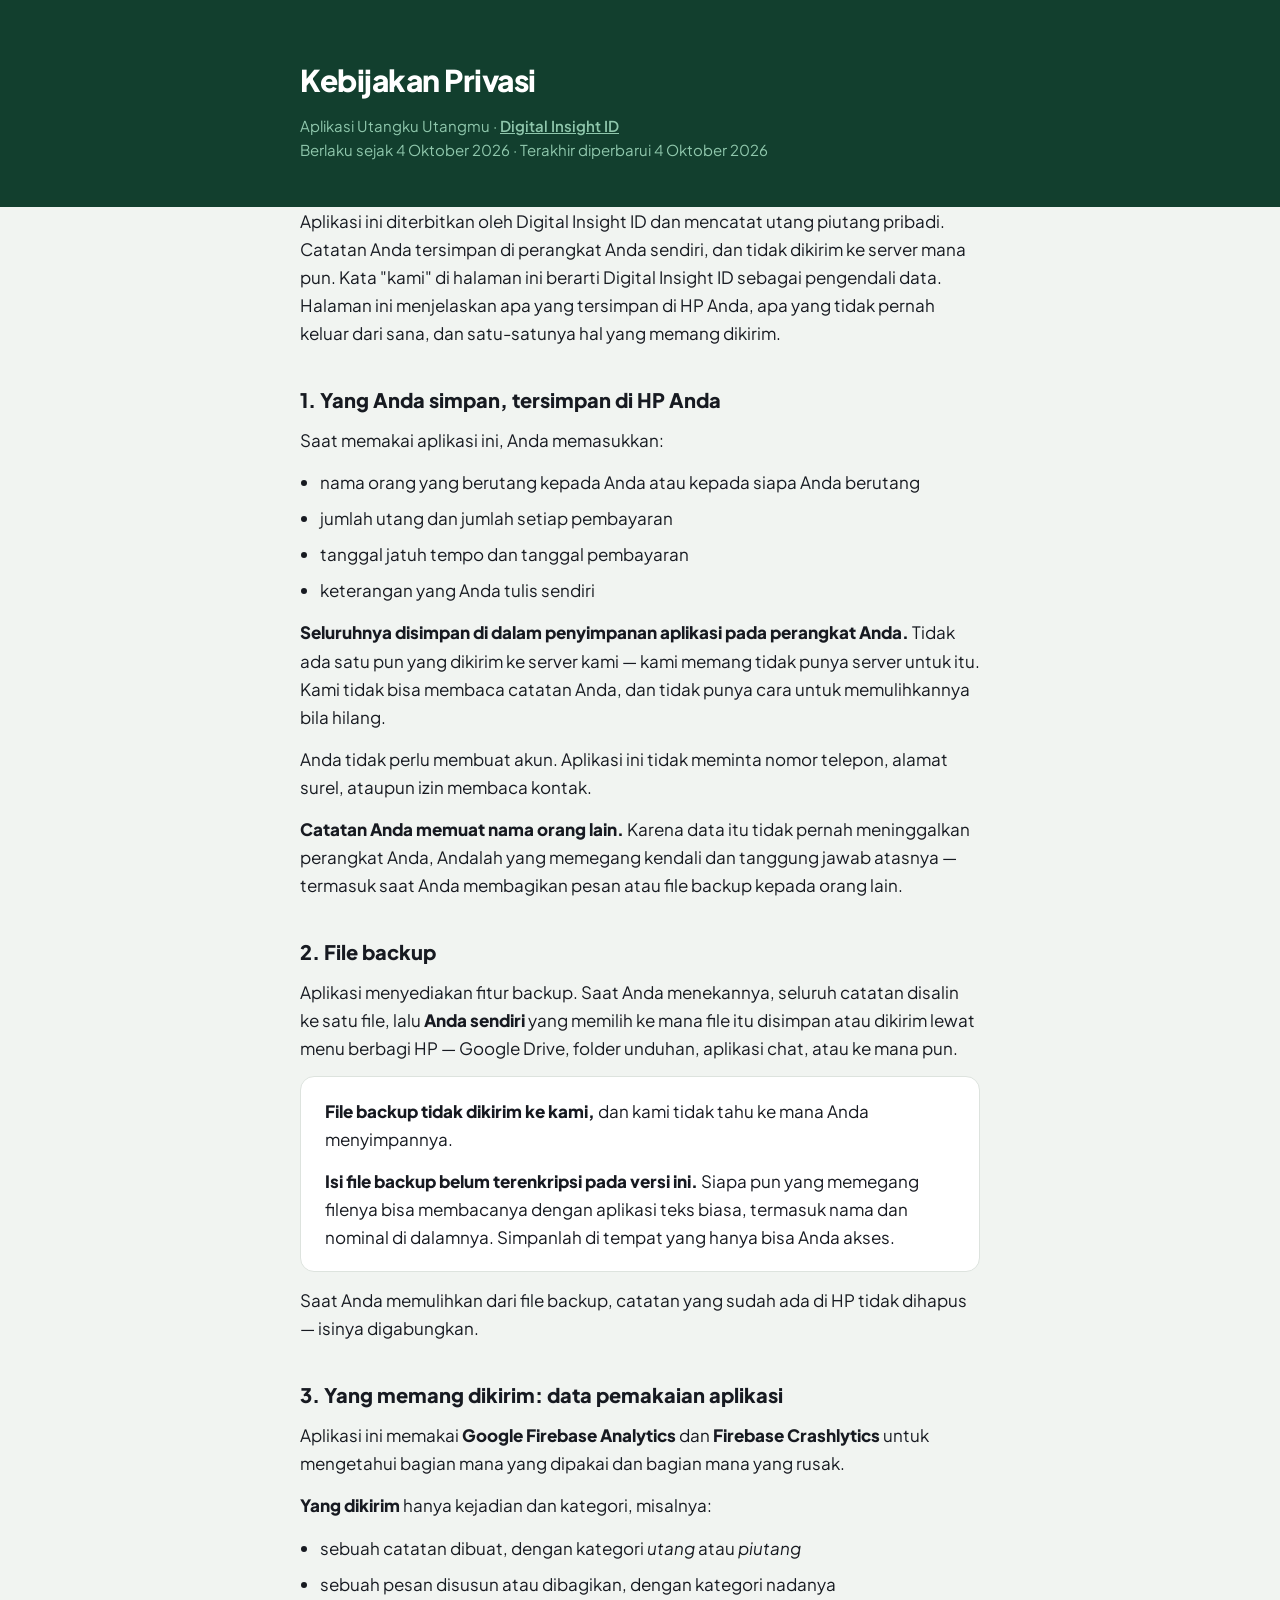
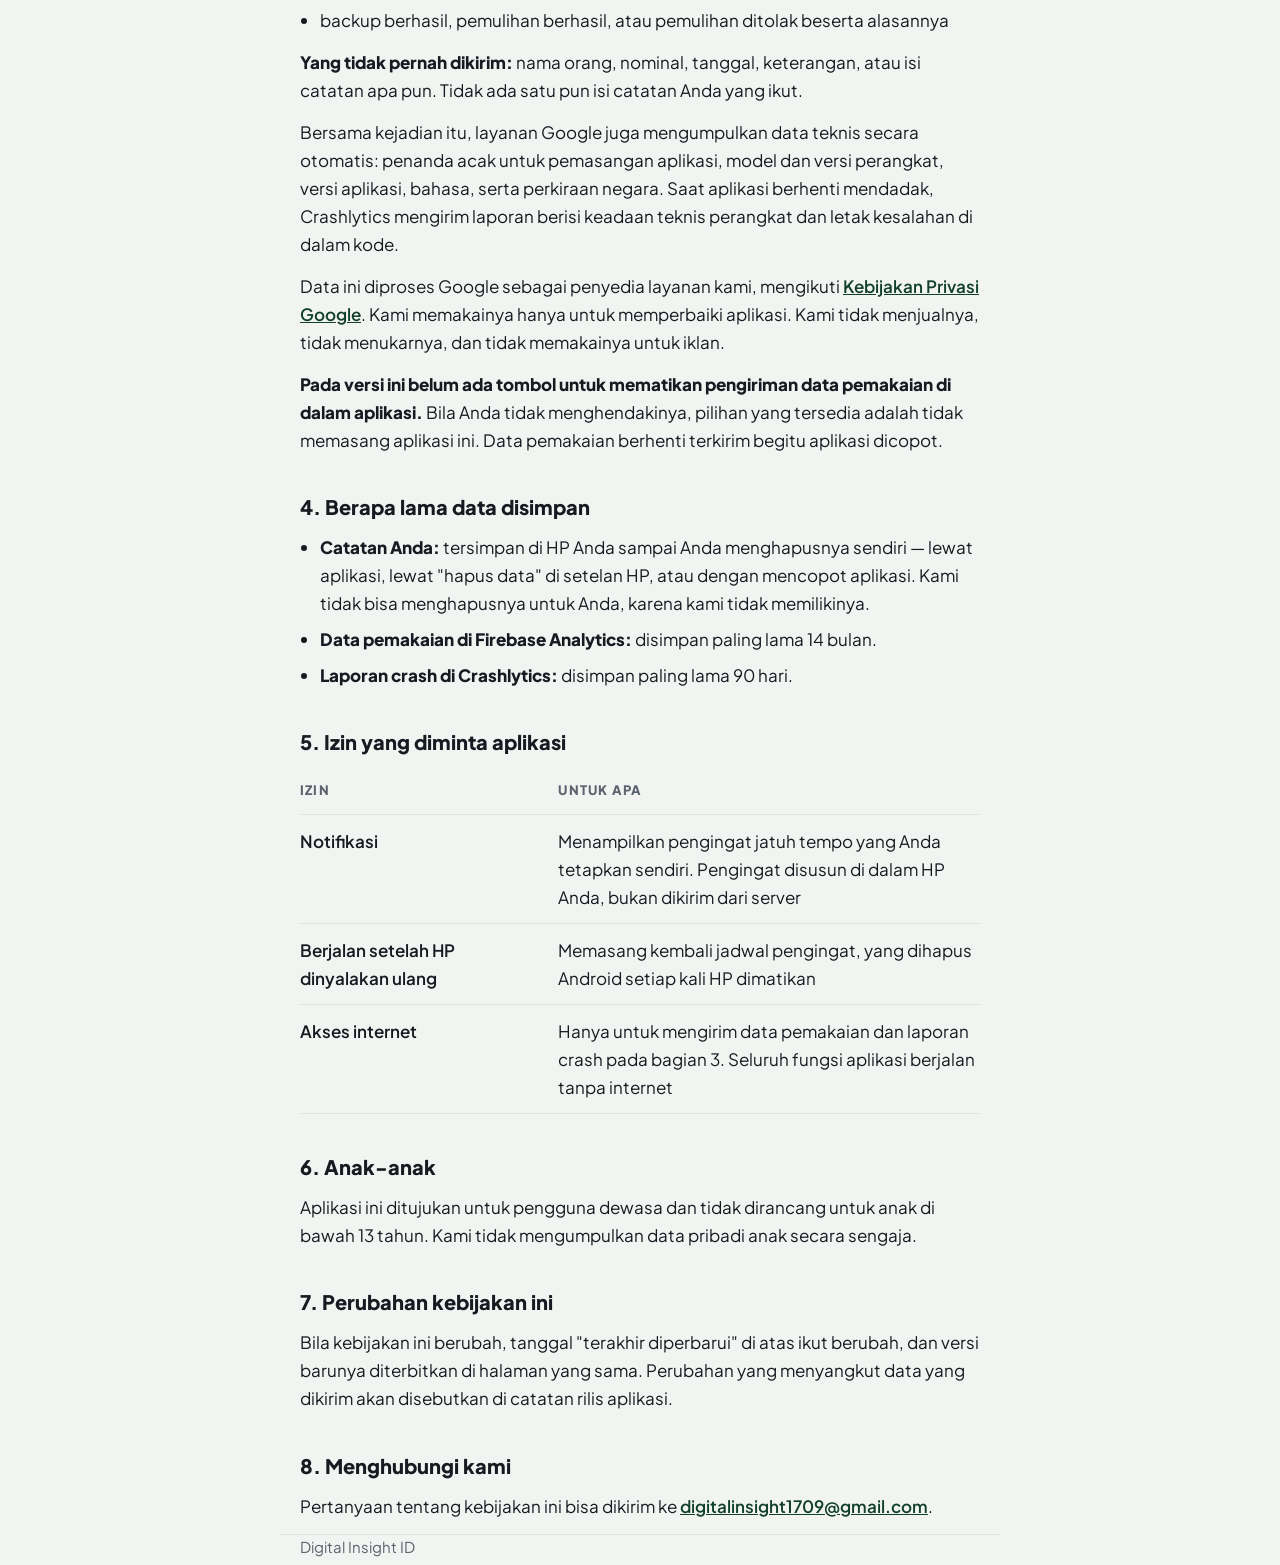
==== kebijakan-privasi.html @ d0832224 "Halaman Digital Insight ID dan kebijakan privasi Utangku Utangmu" ====
<!doctype html>
<html lang="id">
<head>
<meta charset="utf-8">
<meta name="viewport" content="width=device-width, initial-scale=1">
<title>Kebijakan Privasi — Utangku Utangmu</title>
<meta name="description" content="Kebijakan privasi aplikasi Utangku Utangmu: apa yang tersimpan di perangkat, apa yang tidak pernah keluar dari sana, dan satu-satunya hal yang memang dikirim.">
<link rel="preconnect" href="https://fonts.googleapis.com">
<link rel="preconnect" href="https://fonts.gstatic.com" crossorigin>
<link href="https://fonts.googleapis.com/css2?family=Plus+Jakarta+Sans:wght@400;600;800&display=swap" rel="stylesheet">
<style>
  :root {
    --hutan: #123F2E;
    --hutan-terang: #8FC7AC;
    --kertas: #F1F4F1;
    --permukaan: #FFFFFF;
    --tinta: #171A21;
    --redup: #5C636F;
    --garis: #DDE3DE;
    --kunyit: #8A5D0B;
  }
  * { box-sizing: border-box; }
  body {
    margin: 0;
    background: var(--kertas);
    color: var(--tinta);
    font-family: "Plus Jakarta Sans", system-ui, -apple-system, sans-serif;
    font-size: 17px;
    line-height: 1.65;
  }
  .bungkus { max-width: 720px; margin: 0 auto; padding: 0 20px; }
  header { background: var(--hutan); color: #fff; padding: 56px 0 44px; }
  header h1 { margin: 0 0 8px; font-size: 30px; font-weight: 800; letter-spacing: -0.5px; }
  header p { margin: 0; color: var(--hutan-terang); font-size: 15px; }
  header a { color: var(--hutan-terang); }
  main { padding: 40px 0 56px; }
  h2 { font-size: 20px; font-weight: 800; margin: 36px 0 10px; }
  p { margin: 0 0 14px; }
  ul { padding-left: 20px; margin: 0 0 14px; }
  li { margin-bottom: 8px; }
  strong { font-weight: 800; }
  a { color: var(--hutan); font-weight: 600; }
  .kotak {
    background: var(--permukaan);
    border: 1px solid var(--garis);
    border-radius: 14px;
    padding: 20px 24px;
    margin: 0 0 14px;
  }
  .kotak p:last-child { margin-bottom: 0; }
  table { width: 100%; border-collapse: collapse; margin: 0 0 14px; }
  th, td { text-align: left; vertical-align: top; padding: 12px 0; border-bottom: 1px solid var(--garis); }
  th { font-size: 13px; font-weight: 800; letter-spacing: 1.2px; text-transform: uppercase; color: var(--redup); }
  td:first-child { width: 38%; padding-right: 16px; font-weight: 600; }
  footer { border-top: 1px solid var(--garis); padding: 28px 0 56px; color: var(--redup); font-size: 15px; }
  footer p { margin: 0 0 6px; }
  @media (max-width: 480px) {
    header { padding: 40px 0 32px; }
    header h1 { font-size: 24px; }
    td:first-child { width: 42%; }
  }
</style>
</head>
<body>

<header class="bungkus-luar">
  <div class="bungkus">
    <h1>Kebijakan Privasi</h1>
    <p>Aplikasi Utangku Utangmu · <a href="index.html">Digital Insight ID</a></p>
    <p>Berlaku sejak 4 Oktober 2026 · Terakhir diperbarui 4 Oktober 2026</p>
  </div>
</header>

<main class="bungkus">

<p>Aplikasi ini diterbitkan oleh Digital Insight ID dan mencatat utang piutang pribadi. Catatan Anda tersimpan di perangkat Anda sendiri, dan tidak dikirim ke server mana pun. Kata "kami" di halaman ini berarti Digital Insight ID sebagai pengendali data. Halaman ini menjelaskan apa yang tersimpan di HP Anda, apa yang tidak pernah keluar dari sana, dan satu-satunya hal yang memang dikirim.</p>

<h2>1. Yang Anda simpan, tersimpan di HP Anda</h2>

<p>Saat memakai aplikasi ini, Anda memasukkan:</p>
<ul>
  <li>nama orang yang berutang kepada Anda atau kepada siapa Anda berutang</li>
  <li>jumlah utang dan jumlah setiap pembayaran</li>
  <li>tanggal jatuh tempo dan tanggal pembayaran</li>
  <li>keterangan yang Anda tulis sendiri</li>
</ul>

<p><strong>Seluruhnya disimpan di dalam penyimpanan aplikasi pada perangkat Anda.</strong> Tidak ada satu pun yang dikirim ke server kami — kami memang tidak punya server untuk itu. Kami tidak bisa membaca catatan Anda, dan tidak punya cara untuk memulihkannya bila hilang.</p>

<p>Anda tidak perlu membuat akun. Aplikasi ini tidak meminta nomor telepon, alamat surel, ataupun izin membaca kontak.</p>

<p><strong>Catatan Anda memuat nama orang lain.</strong> Karena data itu tidak pernah meninggalkan perangkat Anda, Andalah yang memegang kendali dan tanggung jawab atasnya — termasuk saat Anda membagikan pesan atau file backup kepada orang lain.</p>

<h2>2. File backup</h2>

<p>Aplikasi menyediakan fitur backup. Saat Anda menekannya, seluruh catatan disalin ke satu file, lalu <strong>Anda sendiri</strong> yang memilih ke mana file itu disimpan atau dikirim lewat menu berbagi HP — Google Drive, folder unduhan, aplikasi chat, atau ke mana pun.</p>

<div class="kotak">
  <p><strong>File backup tidak dikirim ke kami,</strong> dan kami tidak tahu ke mana Anda menyimpannya.</p>
  <p><strong>Isi file backup belum terenkripsi pada versi ini.</strong> Siapa pun yang memegang filenya bisa membacanya dengan aplikasi teks biasa, termasuk nama dan nominal di dalamnya. Simpanlah di tempat yang hanya bisa Anda akses.</p>
</div>

<p>Saat Anda memulihkan dari file backup, catatan yang sudah ada di HP tidak dihapus — isinya digabungkan.</p>

<h2>3. Yang memang dikirim: data pemakaian aplikasi</h2>

<p>Aplikasi ini memakai <strong>Google Firebase Analytics</strong> dan <strong>Firebase Crashlytics</strong> untuk mengetahui bagian mana yang dipakai dan bagian mana yang rusak.</p>

<p><strong>Yang dikirim</strong> hanya kejadian dan kategori, misalnya:</p>
<ul>
  <li>sebuah catatan dibuat, dengan kategori <em>utang</em> atau <em>piutang</em></li>
  <li>sebuah pesan disusun atau dibagikan, dengan kategori nadanya</li>
  <li>backup berhasil, pemulihan berhasil, atau pemulihan ditolak beserta alasannya</li>
</ul>

<p><strong>Yang tidak pernah dikirim:</strong> nama orang, nominal, tanggal, keterangan, atau isi catatan apa pun. Tidak ada satu pun isi catatan Anda yang ikut.</p>

<p>Bersama kejadian itu, layanan Google juga mengumpulkan data teknis secara otomatis: penanda acak untuk pemasangan aplikasi, model dan versi perangkat, versi aplikasi, bahasa, serta perkiraan negara. Saat aplikasi berhenti mendadak, Crashlytics mengirim laporan berisi keadaan teknis perangkat dan letak kesalahan di dalam kode.</p>

<p>Data ini diproses Google sebagai penyedia layanan kami, mengikuti <a href="https://policies.google.com/privacy">Kebijakan Privasi Google</a>. Kami memakainya hanya untuk memperbaiki aplikasi. Kami tidak menjualnya, tidak menukarnya, dan tidak memakainya untuk iklan.</p>

<p><strong>Pada versi ini belum ada tombol untuk mematikan pengiriman data pemakaian di dalam aplikasi.</strong> Bila Anda tidak menghendakinya, pilihan yang tersedia adalah tidak memasang aplikasi ini. Data pemakaian berhenti terkirim begitu aplikasi dicopot.</p>

<h2>4. Berapa lama data disimpan</h2>

<ul>
  <li><strong>Catatan Anda:</strong> tersimpan di HP Anda sampai Anda menghapusnya sendiri — lewat aplikasi, lewat "hapus data" di setelan HP, atau dengan mencopot aplikasi. Kami tidak bisa menghapusnya untuk Anda, karena kami tidak memilikinya.</li>
  <li><strong>Data pemakaian di Firebase Analytics:</strong> disimpan paling lama 14 bulan.</li>
  <li><strong>Laporan crash di Crashlytics:</strong> disimpan paling lama 90 hari.</li>
</ul>

<h2>5. Izin yang diminta aplikasi</h2>

<table>
  <tr><th>Izin</th><th>Untuk apa</th></tr>
  <tr>
    <td>Notifikasi</td>
    <td>Menampilkan pengingat jatuh tempo yang Anda tetapkan sendiri. Pengingat disusun di dalam HP Anda, bukan dikirim dari server</td>
  </tr>
  <tr>
    <td>Berjalan setelah HP dinyalakan ulang</td>
    <td>Memasang kembali jadwal pengingat, yang dihapus Android setiap kali HP dimatikan</td>
  </tr>
  <tr>
    <td>Akses internet</td>
    <td>Hanya untuk mengirim data pemakaian dan laporan crash pada bagian 3. Seluruh fungsi aplikasi berjalan tanpa internet</td>
  </tr>
</table>

<h2>6. Anak-anak</h2>

<p>Aplikasi ini ditujukan untuk pengguna dewasa dan tidak dirancang untuk anak di bawah 13 tahun. Kami tidak mengumpulkan data pribadi anak secara sengaja.</p>

<h2>7. Perubahan kebijakan ini</h2>

<p>Bila kebijakan ini berubah, tanggal "terakhir diperbarui" di atas ikut berubah, dan versi barunya diterbitkan di halaman yang sama. Perubahan yang menyangkut data yang dikirim akan disebutkan di catatan rilis aplikasi.</p>

<h2>8. Menghubungi kami</h2>

<p>Pertanyaan tentang kebijakan ini bisa dikirim ke <a href="mailto:digitalinsight1709@gmail.com">digitalinsight1709@gmail.com</a>.</p>

</main>

<footer class="bungkus">
  <p>Digital Insight ID</p>
</footer>

</body>
</html>
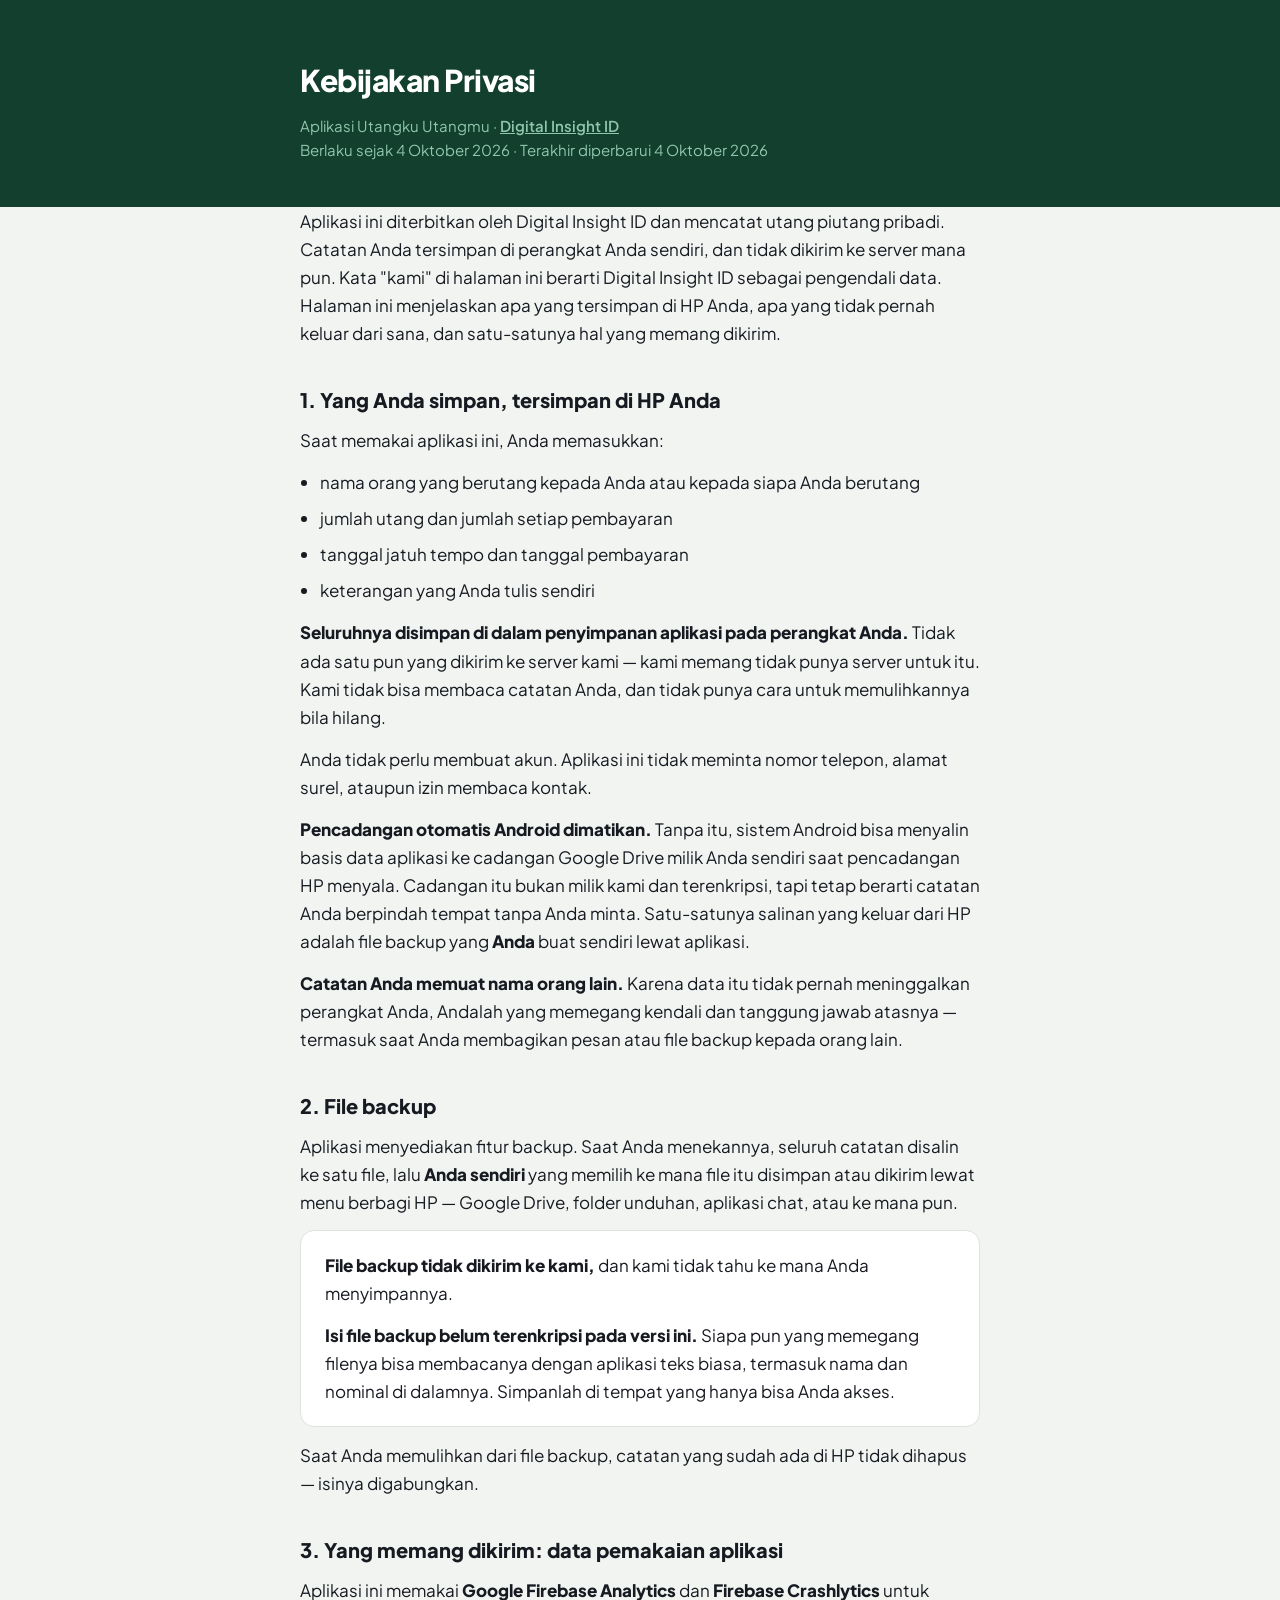
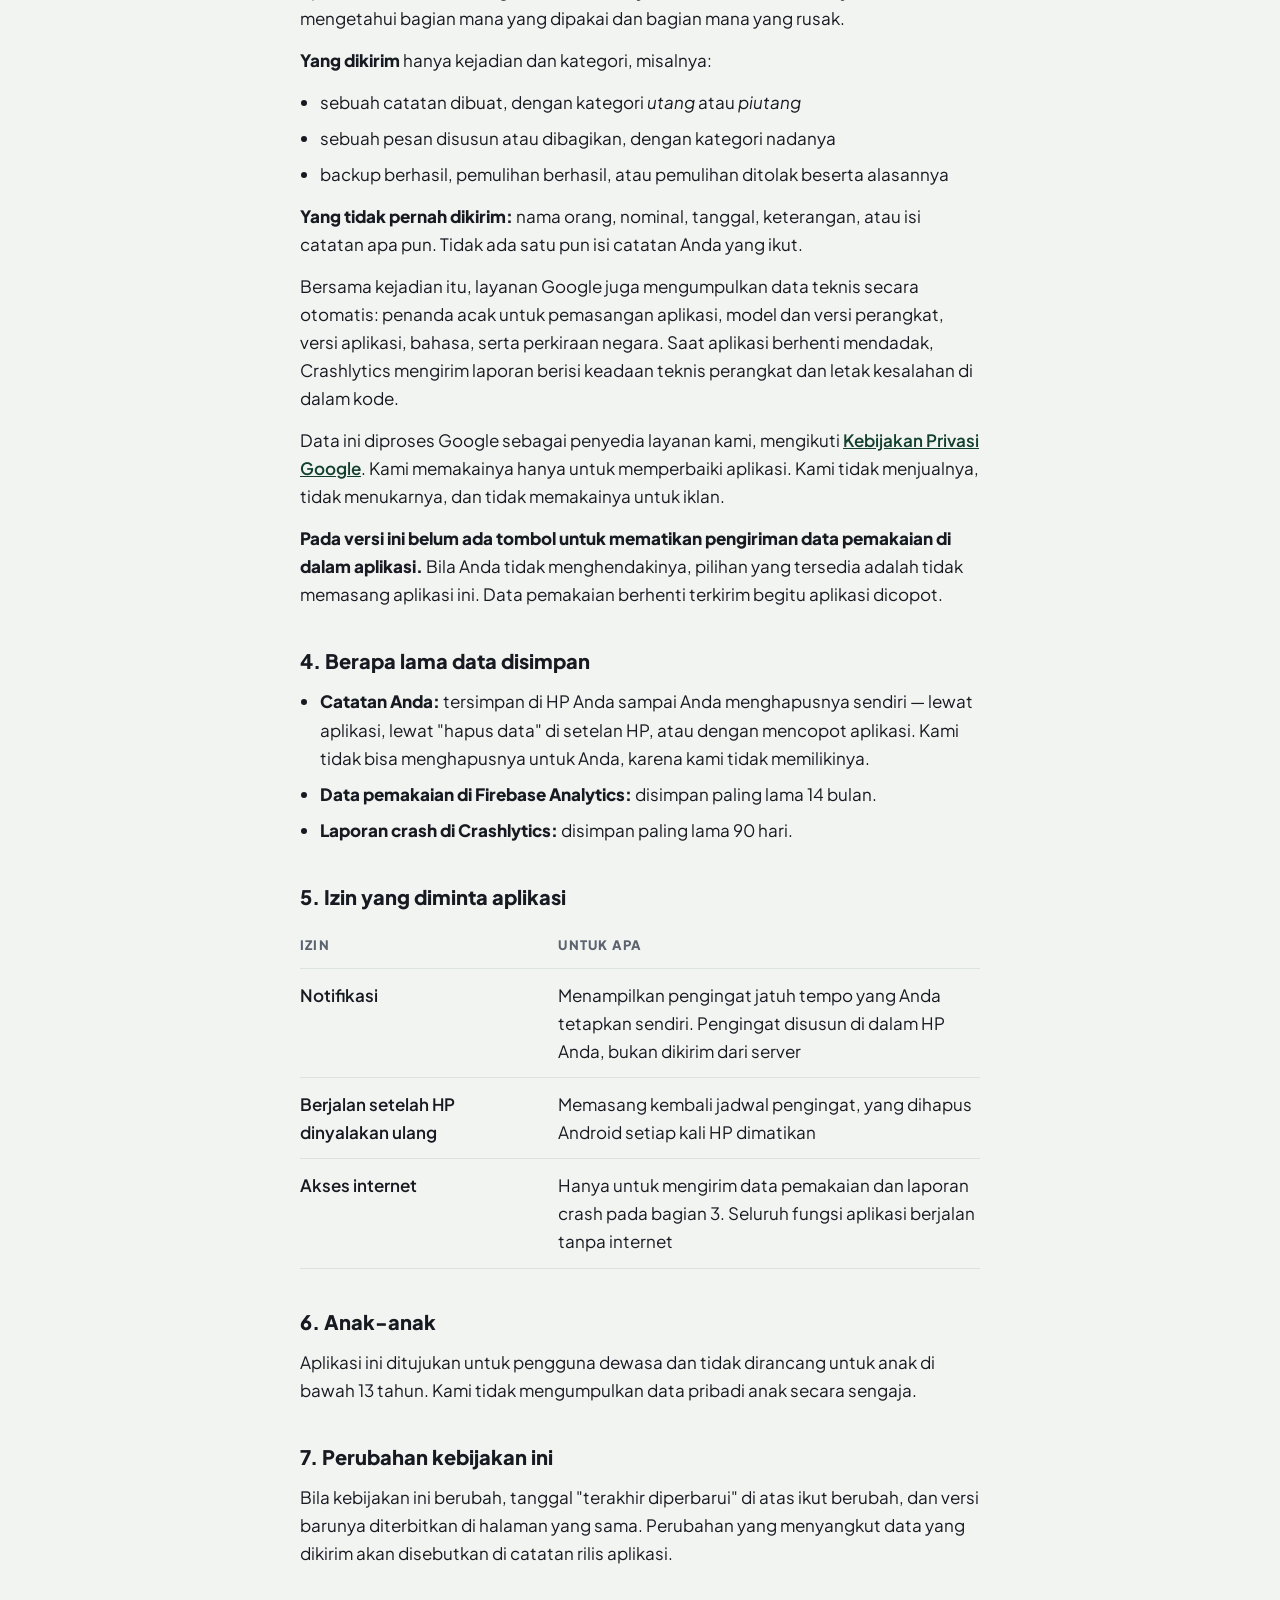
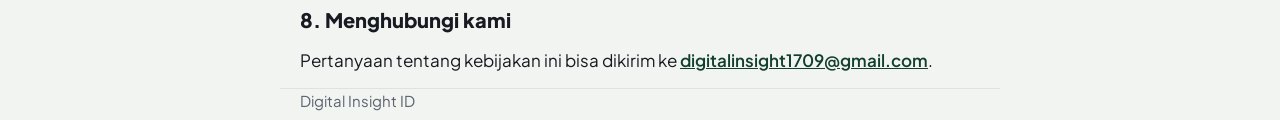
==== commit f33d0cfa: "Kebijakan privasi: sebut pencadangan otomatis Android dimatikan" ====
--- a/kebijakan-privasi.html
+++ b/kebijakan-privasi.html
@@ -89,6 +89,8 @@
 
 <p>Anda tidak perlu membuat akun. Aplikasi ini tidak meminta nomor telepon, alamat surel, ataupun izin membaca kontak.</p>
 
+<p><strong>Pencadangan otomatis Android dimatikan.</strong> Tanpa itu, sistem Android bisa menyalin basis data aplikasi ke cadangan Google Drive milik Anda sendiri saat pencadangan HP menyala. Cadangan itu bukan milik kami dan terenkripsi, tapi tetap berarti catatan Anda berpindah tempat tanpa Anda minta. Satu-satunya salinan yang keluar dari HP adalah file backup yang <strong>Anda</strong> buat sendiri lewat aplikasi.</p>
+
 <p><strong>Catatan Anda memuat nama orang lain.</strong> Karena data itu tidak pernah meninggalkan perangkat Anda, Andalah yang memegang kendali dan tanggung jawab atasnya — termasuk saat Anda membagikan pesan atau file backup kepada orang lain.</p>
 
 <h2>2. File backup</h2>
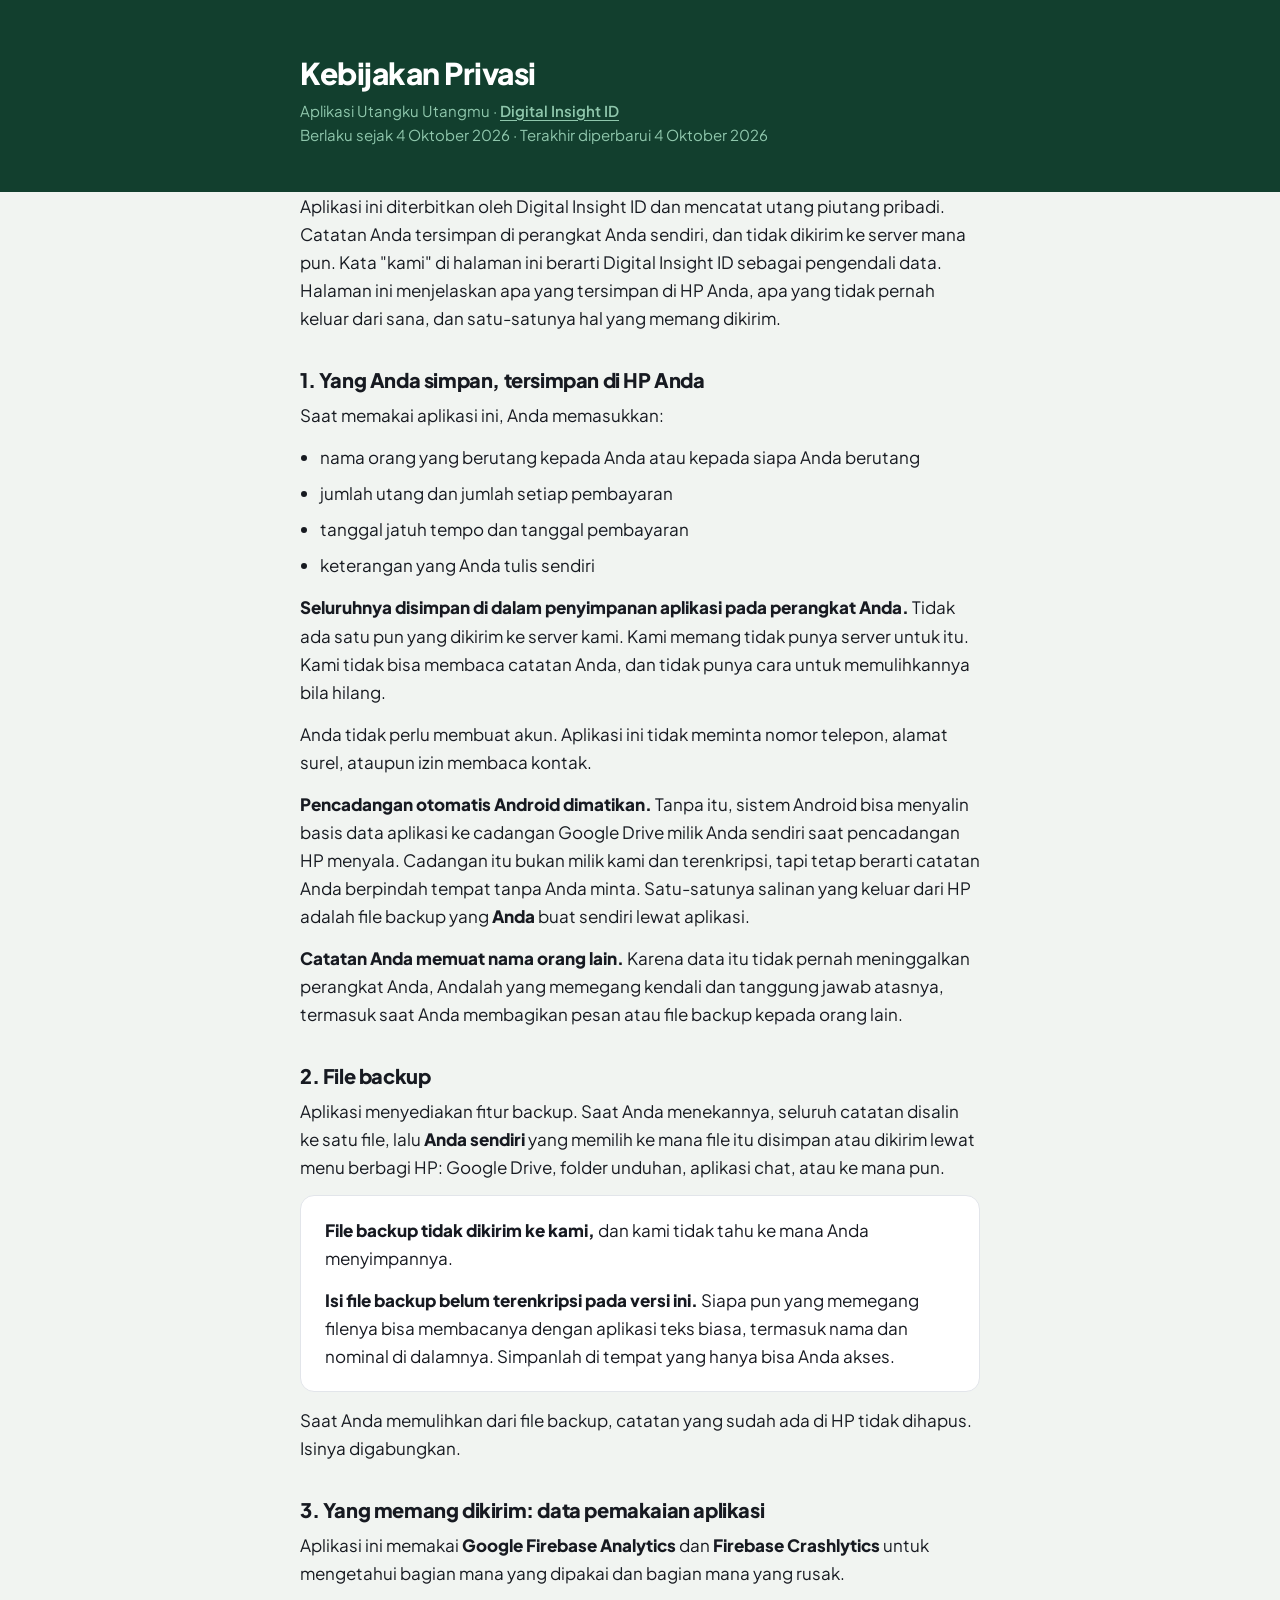
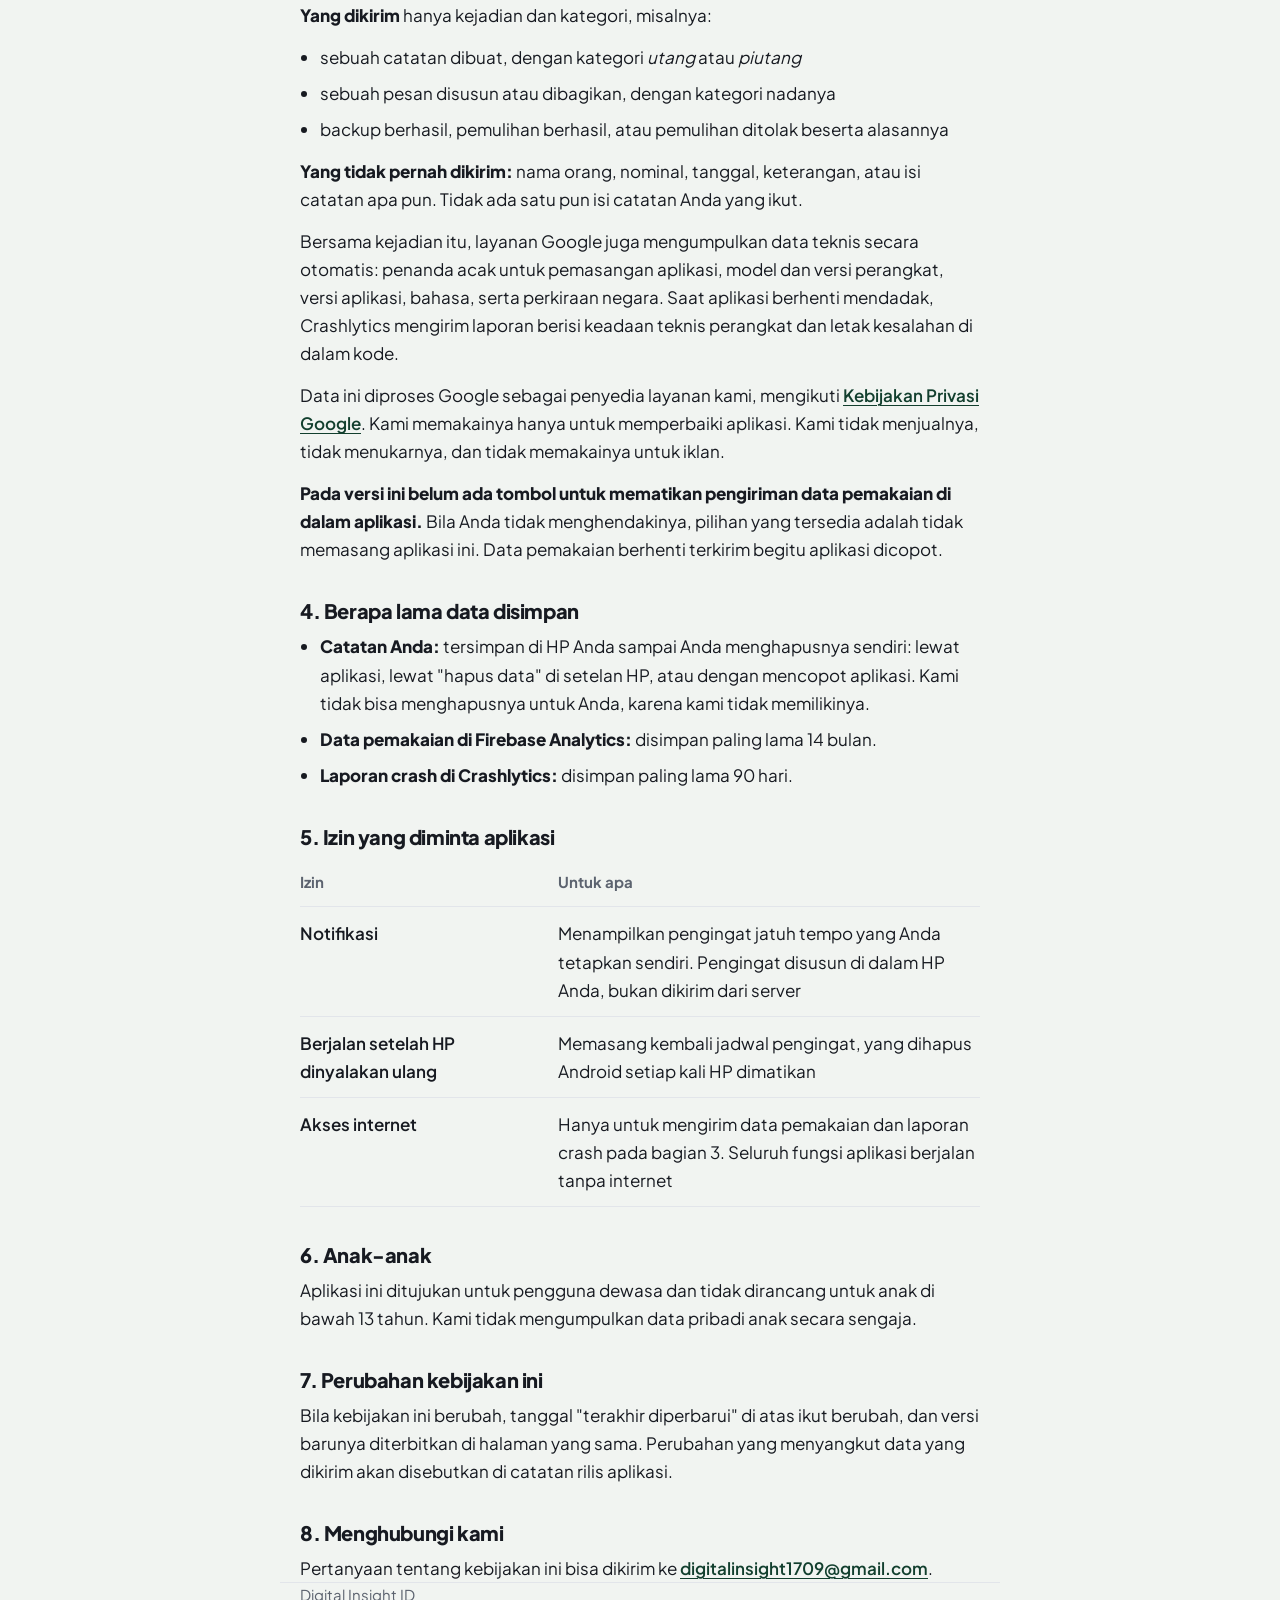
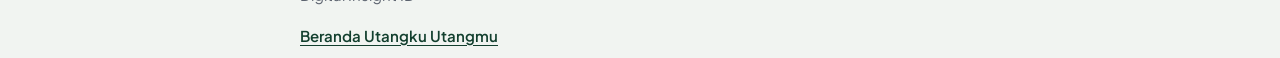
==== commit cf045954: "Situs revisi 2: tiga babak, siap Cloudflare Pages Titik simpan sebelum desain diganti papan 1B (Stru" ====
--- a/kebijakan-privasi.html
+++ b/kebijakan-privasi.html
@@ -3,23 +3,17 @@
 <head>
 <meta charset="utf-8">
 <meta name="viewport" content="width=device-width, initial-scale=1">
-<title>Kebijakan Privasi — Utangku Utangmu</title>
+<title>Kebijakan Privasi · Utangku Utangmu</title>
 <meta name="description" content="Kebijakan privasi aplikasi Utangku Utangmu: apa yang tersimpan di perangkat, apa yang tidak pernah keluar dari sana, dan satu-satunya hal yang memang dikirim.">
-<link rel="preconnect" href="https://fonts.googleapis.com">
-<link rel="preconnect" href="https://fonts.gstatic.com" crossorigin>
-<link href="https://fonts.googleapis.com/css2?family=Plus+Jakarta+Sans:wght@400;600;800&display=swap" rel="stylesheet">
+<link rel="canonical" href="https://utangku-utangmu.pages.dev/kebijakan-privasi.html">
+<meta name="theme-color" content="#123F2E">
+<link rel="icon" href="favicon.svg" type="image/svg+xml">
+<link rel="icon" href="favicon-32.png" type="image/png" sizes="32x32">
+<link rel="apple-touch-icon" href="apple-touch-icon.png">
+<link rel="preload" href="huruf/plus-jakarta-sans-latin-400-normal.woff2" as="font" type="font/woff2" crossorigin>
+<link rel="stylesheet" href="gaya.css">
 <style>
-  :root {
-    --hutan: #123F2E;
-    --hutan-terang: #8FC7AC;
-    --kertas: #F1F4F1;
-    --permukaan: #FFFFFF;
-    --tinta: #171A21;
-    --redup: #5C636F;
-    --garis: #DDE3DE;
-    --kunyit: #8A5D0B;
-  }
-  * { box-sizing: border-box; }
+  /* Token warna dan huruf datang dari gaya.css (termasuk mode gelap). */
   body {
     margin: 0;
     background: var(--kertas);
@@ -39,7 +33,7 @@
   ul { padding-left: 20px; margin: 0 0 14px; }
   li { margin-bottom: 8px; }
   strong { font-weight: 800; }
-  a { color: var(--hutan); font-weight: 600; }
+  a { color: var(--tautan); font-weight: 600; }
   .kotak {
     background: var(--permukaan);
     border: 1px solid var(--garis);
@@ -50,7 +44,7 @@
   .kotak p:last-child { margin-bottom: 0; }
   table { width: 100%; border-collapse: collapse; margin: 0 0 14px; }
   th, td { text-align: left; vertical-align: top; padding: 12px 0; border-bottom: 1px solid var(--garis); }
-  th { font-size: 13px; font-weight: 800; letter-spacing: 1.2px; text-transform: uppercase; color: var(--redup); }
+  th { font-size: 15px; font-weight: 700; color: var(--redup); }
   td:first-child { width: 38%; padding-right: 16px; font-weight: 600; }
   footer { border-top: 1px solid var(--garis); padding: 28px 0 56px; color: var(--redup); font-size: 15px; }
   footer p { margin: 0 0 6px; }
@@ -85,24 +79,24 @@
   <li>keterangan yang Anda tulis sendiri</li>
 </ul>
 
-<p><strong>Seluruhnya disimpan di dalam penyimpanan aplikasi pada perangkat Anda.</strong> Tidak ada satu pun yang dikirim ke server kami — kami memang tidak punya server untuk itu. Kami tidak bisa membaca catatan Anda, dan tidak punya cara untuk memulihkannya bila hilang.</p>
+<p><strong>Seluruhnya disimpan di dalam penyimpanan aplikasi pada perangkat Anda.</strong> Tidak ada satu pun yang dikirim ke server kami. Kami memang tidak punya server untuk itu. Kami tidak bisa membaca catatan Anda, dan tidak punya cara untuk memulihkannya bila hilang.</p>
 
 <p>Anda tidak perlu membuat akun. Aplikasi ini tidak meminta nomor telepon, alamat surel, ataupun izin membaca kontak.</p>
 
 <p><strong>Pencadangan otomatis Android dimatikan.</strong> Tanpa itu, sistem Android bisa menyalin basis data aplikasi ke cadangan Google Drive milik Anda sendiri saat pencadangan HP menyala. Cadangan itu bukan milik kami dan terenkripsi, tapi tetap berarti catatan Anda berpindah tempat tanpa Anda minta. Satu-satunya salinan yang keluar dari HP adalah file backup yang <strong>Anda</strong> buat sendiri lewat aplikasi.</p>
 
-<p><strong>Catatan Anda memuat nama orang lain.</strong> Karena data itu tidak pernah meninggalkan perangkat Anda, Andalah yang memegang kendali dan tanggung jawab atasnya — termasuk saat Anda membagikan pesan atau file backup kepada orang lain.</p>
+<p><strong>Catatan Anda memuat nama orang lain.</strong> Karena data itu tidak pernah meninggalkan perangkat Anda, Andalah yang memegang kendali dan tanggung jawab atasnya, termasuk saat Anda membagikan pesan atau file backup kepada orang lain.</p>
 
 <h2>2. File backup</h2>
 
-<p>Aplikasi menyediakan fitur backup. Saat Anda menekannya, seluruh catatan disalin ke satu file, lalu <strong>Anda sendiri</strong> yang memilih ke mana file itu disimpan atau dikirim lewat menu berbagi HP — Google Drive, folder unduhan, aplikasi chat, atau ke mana pun.</p>
+<p>Aplikasi menyediakan fitur backup. Saat Anda menekannya, seluruh catatan disalin ke satu file, lalu <strong>Anda sendiri</strong> yang memilih ke mana file itu disimpan atau dikirim lewat menu berbagi HP: Google Drive, folder unduhan, aplikasi chat, atau ke mana pun.</p>
 
 <div class="kotak">
   <p><strong>File backup tidak dikirim ke kami,</strong> dan kami tidak tahu ke mana Anda menyimpannya.</p>
   <p><strong>Isi file backup belum terenkripsi pada versi ini.</strong> Siapa pun yang memegang filenya bisa membacanya dengan aplikasi teks biasa, termasuk nama dan nominal di dalamnya. Simpanlah di tempat yang hanya bisa Anda akses.</p>
 </div>
 
-<p>Saat Anda memulihkan dari file backup, catatan yang sudah ada di HP tidak dihapus — isinya digabungkan.</p>
+<p>Saat Anda memulihkan dari file backup, catatan yang sudah ada di HP tidak dihapus. Isinya digabungkan.</p>
 
 <h2>3. Yang memang dikirim: data pemakaian aplikasi</h2>
 
@@ -126,7 +120,7 @@
 <h2>4. Berapa lama data disimpan</h2>
 
 <ul>
-  <li><strong>Catatan Anda:</strong> tersimpan di HP Anda sampai Anda menghapusnya sendiri — lewat aplikasi, lewat "hapus data" di setelan HP, atau dengan mencopot aplikasi. Kami tidak bisa menghapusnya untuk Anda, karena kami tidak memilikinya.</li>
+  <li><strong>Catatan Anda:</strong> tersimpan di HP Anda sampai Anda menghapusnya sendiri: lewat aplikasi, lewat "hapus data" di setelan HP, atau dengan mencopot aplikasi. Kami tidak bisa menghapusnya untuk Anda, karena kami tidak memilikinya.</li>
   <li><strong>Data pemakaian di Firebase Analytics:</strong> disimpan paling lama 14 bulan.</li>
   <li><strong>Laporan crash di Crashlytics:</strong> disimpan paling lama 90 hari.</li>
 </ul>
@@ -165,6 +159,7 @@
 
 <footer class="bungkus">
   <p>Digital Insight ID</p>
+  <nav aria-label="Tautan situs"><a class="tautan-blok" href="./">Beranda Utangku Utangmu</a></nav>
 </footer>
 
 </body>
--- a/gaya.css
+++ b/gaya.css
@@ -0,0 +1,148 @@
+/* Nilai diambil dari lib/tampilan/token_desain.dart; alasannya di DESIGN.md. */
+
+@font-face { font-family: "Plus Jakarta Sans"; font-weight: 400; font-style: normal; font-display: swap; src: url("huruf/plus-jakarta-sans-latin-400-normal.woff2") format("woff2"); }
+@font-face { font-family: "Plus Jakarta Sans"; font-weight: 600; font-style: normal; font-display: swap; src: url("huruf/plus-jakarta-sans-latin-600-normal.woff2") format("woff2"); }
+@font-face { font-family: "Plus Jakarta Sans"; font-weight: 700; font-style: normal; font-display: swap; src: url("huruf/plus-jakarta-sans-latin-700-normal.woff2") format("woff2"); }
+@font-face { font-family: "Plus Jakarta Sans"; font-weight: 800; font-style: normal; font-display: swap; src: url("huruf/plus-jakarta-sans-latin-800-normal.woff2") format("woff2"); }
+@font-face { font-family: "IBM Plex Mono"; font-weight: 400; font-style: normal; font-display: swap; src: url("huruf/ibm-plex-mono-latin-400-normal.woff2") format("woff2"); }
+@font-face { font-family: "IBM Plex Mono"; font-weight: 600; font-style: normal; font-display: swap; src: url("huruf/ibm-plex-mono-latin-600-normal.woff2") format("woff2"); }
+
+:root {
+  color-scheme: light dark;
+
+  --hutan: #123F2E;
+  --hutan-terang: #8FC7AC;
+  --hutan-halus: #E6EFEA;
+  --hutan-sekunder: #7D958C;
+  --di-atas-hutan-terang: #0B1A13;
+
+  /* Netral, mode terang */
+  --kertas: #F1F4F1;
+  --permukaan: #FFFFFF;
+  --latar-pratinjau: #EDEFF2;
+  --tinta: #171A21;
+  --redup: #5C636F;
+  --pudar: #666C78;
+  --garis: #E2E5EA;
+  --garis-kartu: #DDE3DE;
+
+  /* Peran yang berganti antar mode */
+  --tautan: var(--hutan);
+  --cincin: var(--hutan);
+  --latar-privasi: var(--hutan-halus);
+  --judul-pesan: var(--hutan);
+  /* Garis rambut di atas Hutan Halus. Garis biasa hilang di latar hijau muda,
+     jadi dipakai token Tepi Lencana Lunas, satu-satunya garis hijau di sistem. */
+  --garis-buku: #B4D8C4;
+
+  --huruf: "Plus Jakarta Sans", system-ui, -apple-system, "Segoe UI", sans-serif;
+  --huruf-mono: "IBM Plex Mono", ui-monospace, Menlo, Consolas, monospace;
+
+  /* Radius bertingkat: lencana 6, kolom 11, kotak 14, tombol 15 */
+  --r-kolom: 11px;
+  --r-kotak: 14px;
+  --r-tombol: 15px;
+
+  /* Skala jarak berbasis 4, ditambah 64 dan 96 untuk jeda antarbagian web */
+  --j-2: 8px;  --j-3: 12px; --j-4: 16px; --j-5: 20px; --j-6: 24px;
+  --j-8: 32px; --j-10: 40px; --j-16: 64px; --j-24: 96px;
+
+  --tepi: 20px;
+  --lebar: 1120px;
+}
+
+@media (prefers-color-scheme: dark) {
+  :root {
+    --kertas: #0E1014;
+    --permukaan: #1A1D24;
+    --latar-pratinjau: #15181E;
+    --tinta: #E8EAEE;
+    --redup: #969DAA;
+    --pudar: #7E8694;
+    --garis: #2C313A;
+    --garis-kartu: #2C313A;
+    --tautan: var(--hutan-terang);
+    --cincin: var(--hutan-terang);
+    --latar-privasi: #16241D;
+    --judul-pesan: var(--hutan-terang);
+    --garis-buku: #2E4A3B;
+  }
+}
+
+*, *::before, *::after { box-sizing: border-box; }
+
+html { -webkit-text-size-adjust: 100%; text-size-adjust: 100%; }
+
+body {
+  margin: 0;
+  background: var(--kertas);
+  color: var(--tinta);
+  font-family: var(--huruf);
+  font-size: 1.0625rem;
+  line-height: 1.6;
+  -webkit-font-smoothing: antialiased;
+}
+
+img { display: block; max-width: 100%; height: auto; }
+
+h1, h2, h3 { margin: 0; font-weight: 800; line-height: 1.15; letter-spacing: -0.02em; text-wrap: balance; }
+h2 { font-size: clamp(1.5rem, 3.5vw, 2.25rem); }
+h3 { font-size: 1.25rem; font-weight: 700; letter-spacing: -0.01em; }
+p { margin: 0 0 var(--j-4); }
+p:last-child { margin-bottom: 0; }
+
+a { color: var(--tautan); font-weight: 600; text-decoration-thickness: 1px; text-underline-offset: 3px; }
+a:hover { text-decoration-thickness: 2px; }
+a:active { text-decoration-thickness: 3px; }
+
+a, button, summary { cursor: pointer; }
+
+:focus-visible { outline: 3px solid var(--cincin); outline-offset: 2px; border-radius: 4px; }
+
+.bungkus { width: 100%; max-width: calc(var(--lebar) + 2 * var(--tepi)); margin: 0 auto; padding: 0 var(--tepi); }
+
+/* Pita Hutan: hero dan penutup. Warnanya sama di kedua mode. */
+.pita { background: var(--hutan); color: #FFFFFF; --cincin: var(--hutan-terang); --tautan: var(--hutan-terang); }
+
+.merek { display: inline-flex; align-items: center; gap: var(--j-3); color: #FFFFFF; text-decoration: none; font-weight: 800; font-size: 1.0625rem; letter-spacing: -0.01em; min-height: 44px; }
+.merek svg { flex: none; }
+.merek:hover span { text-decoration: underline; text-decoration-thickness: 2px; text-underline-offset: 4px; }
+.merek:active span { text-decoration: underline; text-decoration-thickness: 3px; text-underline-offset: 4px; }
+
+/* Tombol utama di atas pita Hutan: isi Hutan Terang, sama dengan tombol merek
+   pada mode gelap aplikasi. */
+.tombol {
+  display: inline-flex; align-items: center; justify-content: center;
+  min-height: 52px; padding: 0 var(--j-6);
+  border-radius: var(--r-tombol);
+  background: var(--hutan-terang); color: var(--di-atas-hutan-terang);
+  font-weight: 700; font-size: 1.0625rem; text-decoration: none;
+  border: 1.6px solid var(--hutan-terang);
+  transition: background-color 150ms ease, border-color 150ms ease;
+}
+.tombol:hover { background: var(--hutan-halus); border-color: var(--hutan-halus); text-decoration: none; }
+.tombol:active { background: #FFFFFF; border-color: #FFFFFF; }
+.tombol:focus-visible { outline-offset: 3px; border-radius: var(--r-tombol); }
+
+/* Sudut gambar sudah transparan; radius 6.3cqw = 60/954 px sumber, supaya tepi
+   jatuh tepat di sudut. Tepi Pudar karena latar panel nyaris sama dengan Kertas. */
+.layar { margin: 0; container-type: inline-size; }
+.layar img { width: 100%; border: 1px solid var(--pudar); border-radius: 20px; border-radius: 6.3cqw; background: transparent; }
+.layar figcaption { margin-top: var(--j-3); font-size: 0.9375rem; line-height: 1.45; color: var(--redup); }
+.pita .layar img { border-color: transparent; }
+
+.redup { color: var(--redup); }
+
+/* Tautan yang berdiri sendiri di satu baris: sasaran ketuk minimal 44px. */
+.tautan-blok { display: inline-flex; align-items: center; min-height: 44px; }
+
+.kaki { border-top: 1px solid var(--garis); padding: var(--j-8) 0 var(--j-16); color: var(--redup); font-size: 0.9375rem; }
+.kaki .bungkus, .kaki nav { display: flex; flex-wrap: wrap; align-items: center; column-gap: var(--j-6); row-gap: var(--j-2); }
+.kaki p { margin: 0; }
+.kaki a { display: inline-flex; align-items: center; min-height: 44px; }
+
+@media (max-width: 359px) { :root { --tepi: 16px; } }
+
+@media (prefers-reduced-motion: reduce) {
+  *, *::before, *::after { transition: none !important; animation: none !important; scroll-behavior: auto !important; }
+}
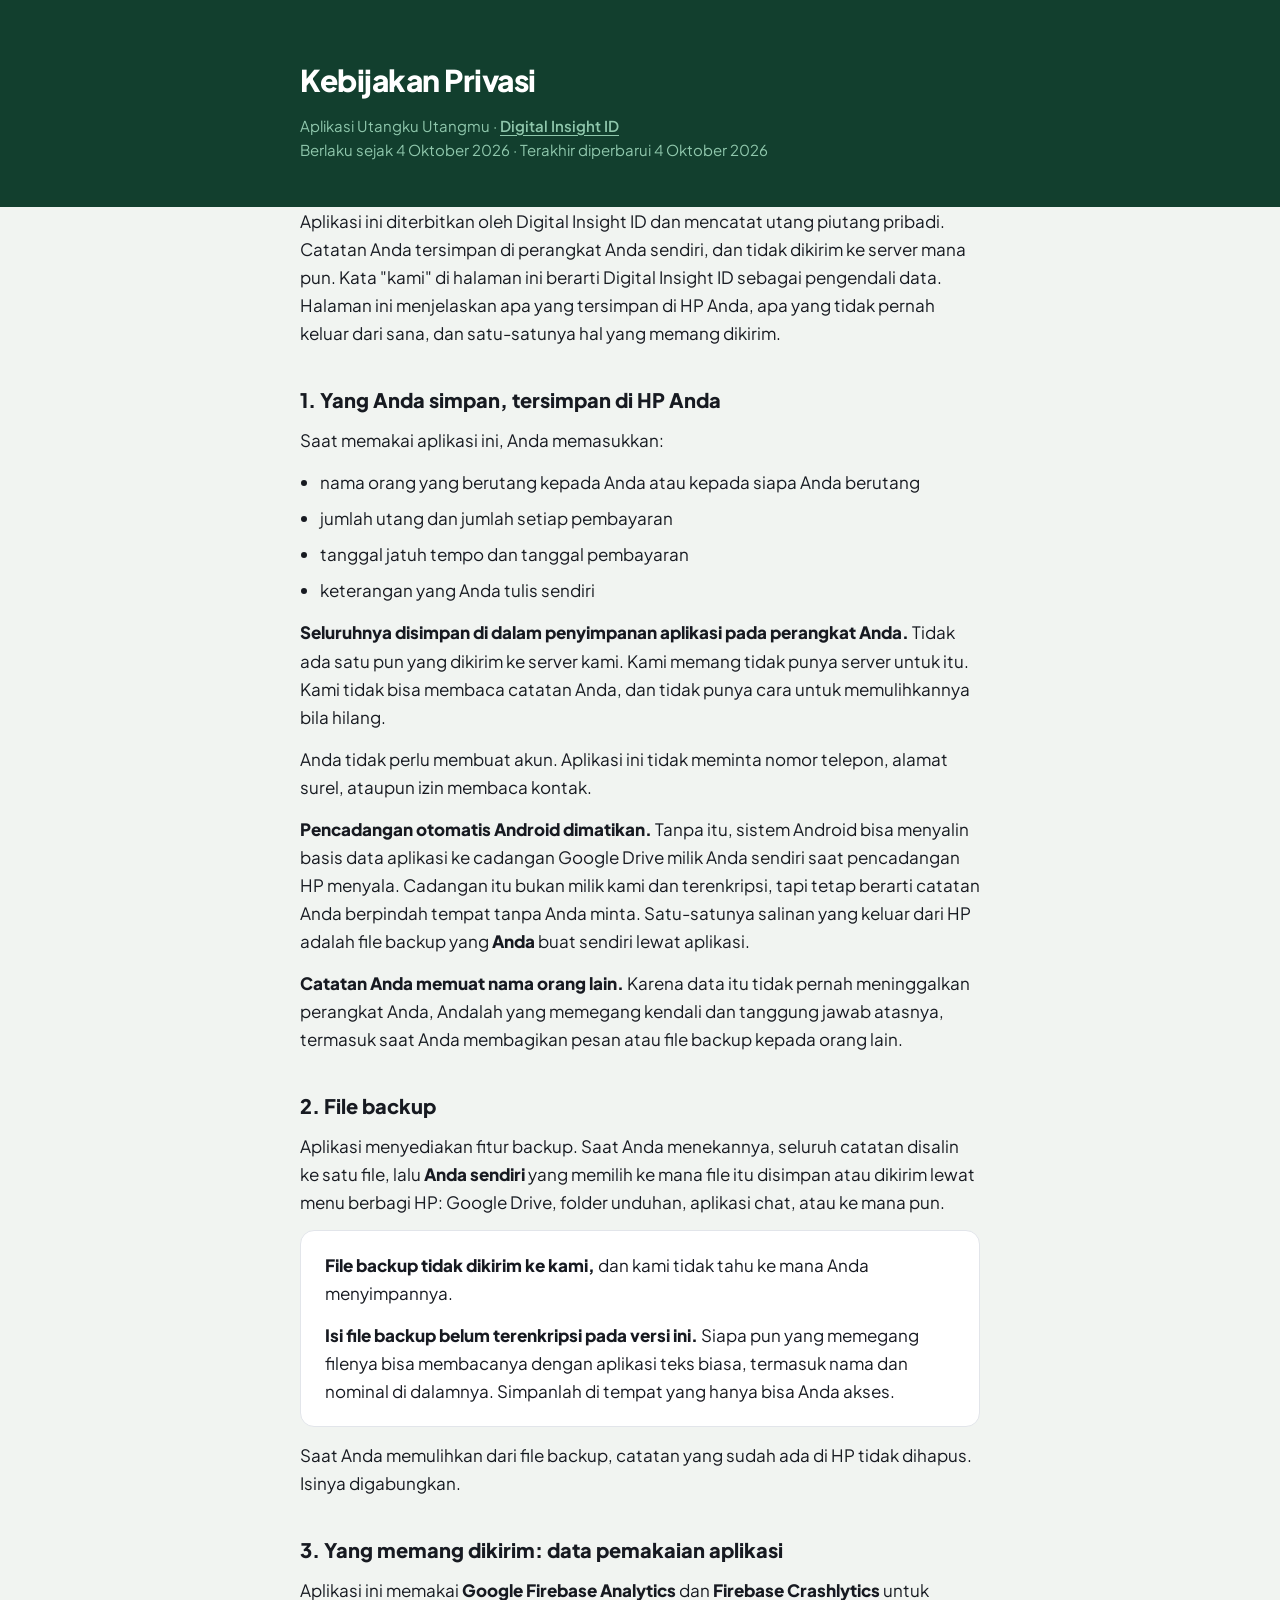
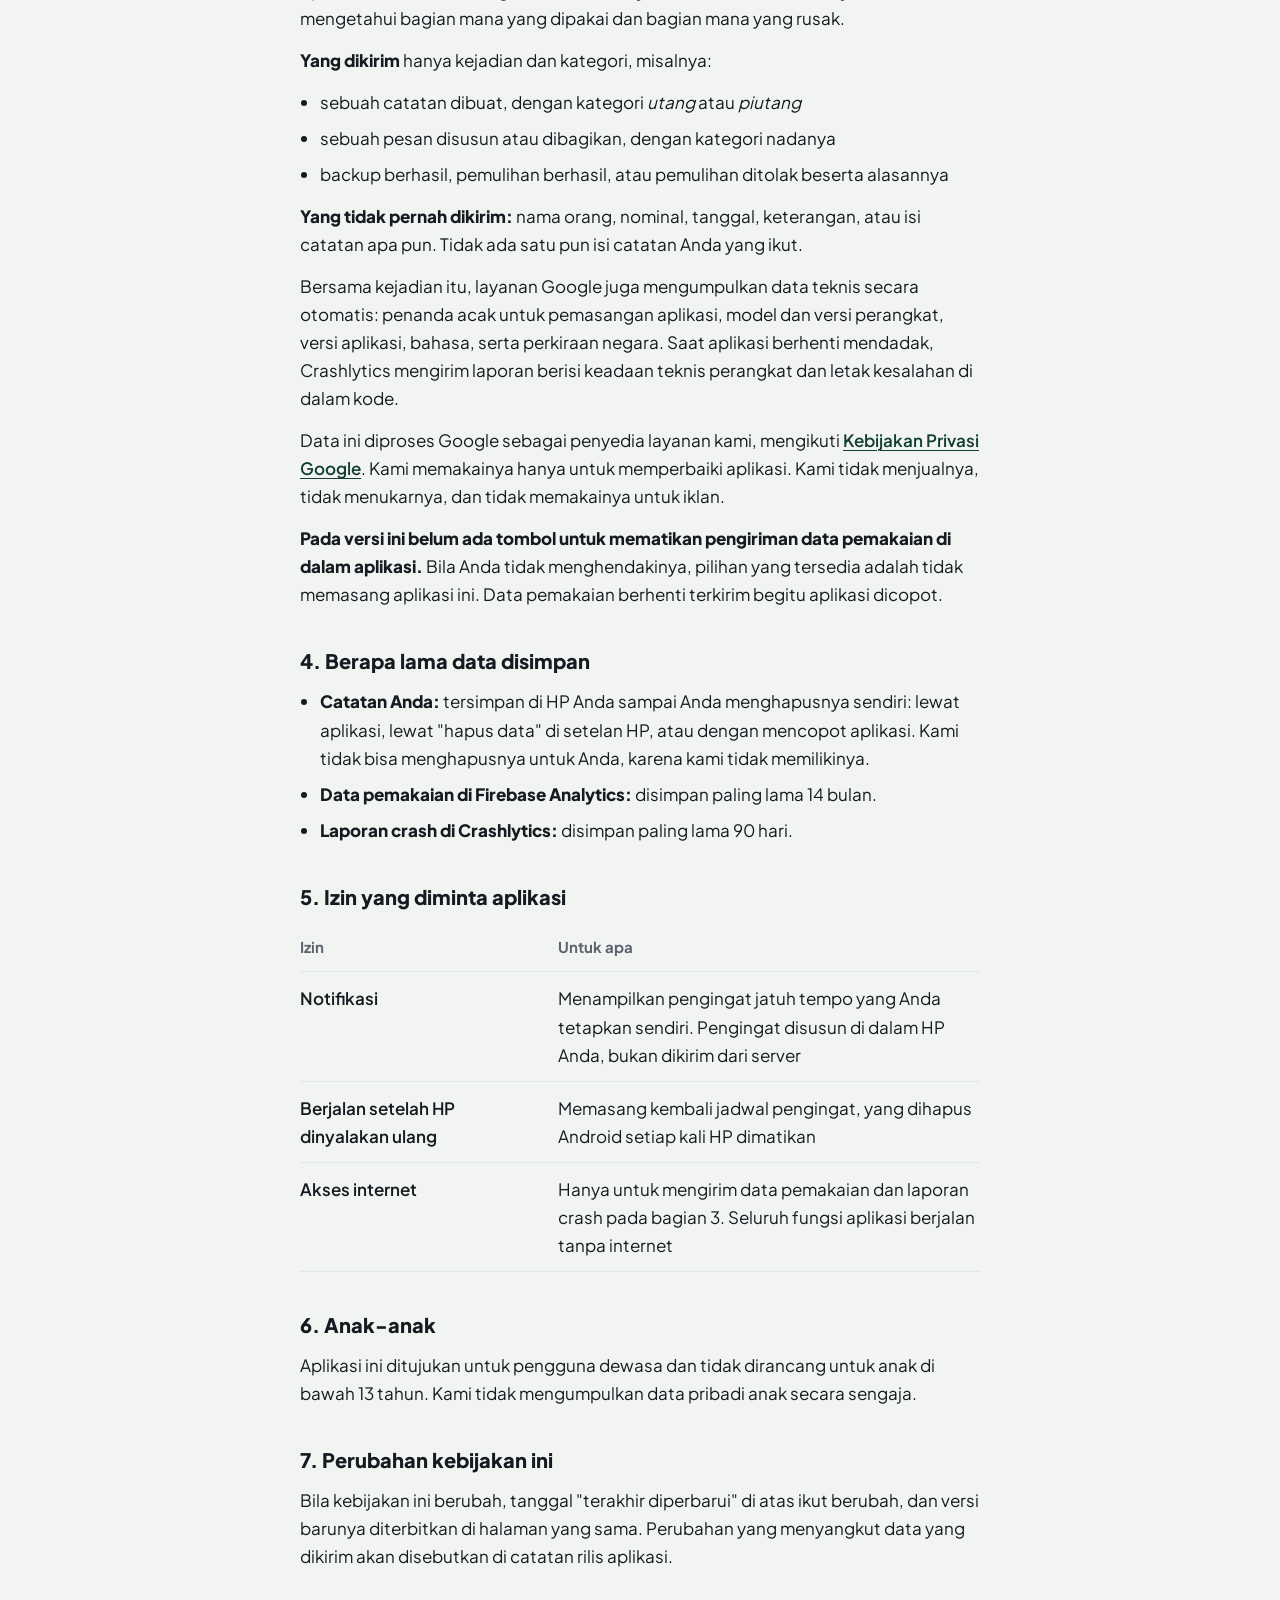
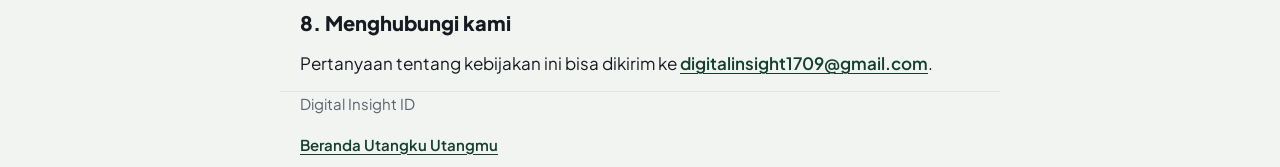
==== commit c9ab1aa6: "Alamat kanonis jadi utangkuutangmu.pages.dev Nama proyek Cloudflare Pages dipilih tanpa strip. canon" ====
--- a/kebijakan-privasi.html
+++ b/kebijakan-privasi.html
@@ -5,7 +5,7 @@
 <meta name="viewport" content="width=device-width, initial-scale=1">
 <title>Kebijakan Privasi · Utangku Utangmu</title>
 <meta name="description" content="Kebijakan privasi aplikasi Utangku Utangmu: apa yang tersimpan di perangkat, apa yang tidak pernah keluar dari sana, dan satu-satunya hal yang memang dikirim.">
-<link rel="canonical" href="https://utangku-utangmu.pages.dev/kebijakan-privasi.html">
+<link rel="canonical" href="https://utangkuutangmu.pages.dev/kebijakan-privasi.html">
 <meta name="theme-color" content="#123F2E">
 <link rel="icon" href="favicon.svg" type="image/svg+xml">
 <link rel="icon" href="favicon-32.png" type="image/png" sizes="32x32">
--- a/gaya.css
+++ b/gaya.css
@@ -1,4 +1,5 @@
-/* Nilai diambil dari lib/tampilan/token_desain.dart; alasannya di DESIGN.md. */
+/* Dasar bersama untuk semua halaman situs: huruf, token warna, reset.
+   Gaya khusus landing page ada di <style> index.html. Alasannya di DESIGN.md. */
 
 @font-face { font-family: "Plus Jakarta Sans"; font-weight: 400; font-style: normal; font-display: swap; src: url("huruf/plus-jakarta-sans-latin-400-normal.woff2") format("woff2"); }
 @font-face { font-family: "Plus Jakarta Sans"; font-weight: 600; font-style: normal; font-display: swap; src: url("huruf/plus-jakarta-sans-latin-600-normal.woff2") format("woff2"); }
@@ -7,66 +8,36 @@
 @font-face { font-family: "IBM Plex Mono"; font-weight: 400; font-style: normal; font-display: swap; src: url("huruf/ibm-plex-mono-latin-400-normal.woff2") format("woff2"); }
 @font-face { font-family: "IBM Plex Mono"; font-weight: 600; font-style: normal; font-display: swap; src: url("huruf/ibm-plex-mono-latin-600-normal.woff2") format("woff2"); }
 
+/* Situs selalu terang (DESIGN.md bagian 10). */
 :root {
-  color-scheme: light dark;
+  color-scheme: light;
 
   --hutan: #123F2E;
+  --hutan-gelap: #0B261C;
+  --hutan-tengah: #1B5640;
   --hutan-terang: #8FC7AC;
   --hutan-halus: #E6EFEA;
   --hutan-sekunder: #7D958C;
+  --hijau-gelembung: #D9EEE3;
   --di-atas-hutan-terang: #0B1A13;
 
-  /* Netral, mode terang */
+  /* Warna arah: hanya panah dan nominal (DESIGN.md 3.2). */
+  --lumut: #0E7A4C;
+  --lumut-terang: #5DD69B;
+  --bata: #C0402C;
+  --bata-terang: #FA9077;
+
   --kertas: #F1F4F1;
   --permukaan: #FFFFFF;
-  --latar-pratinjau: #EDEFF2;
   --tinta: #171A21;
   --redup: #5C636F;
-  --pudar: #666C78;
   --garis: #E2E5EA;
-  --garis-kartu: #DDE3DE;
 
-  /* Peran yang berganti antar mode */
   --tautan: var(--hutan);
   --cincin: var(--hutan);
-  --latar-privasi: var(--hutan-halus);
-  --judul-pesan: var(--hutan);
-  /* Garis rambut di atas Hutan Halus. Garis biasa hilang di latar hijau muda,
-     jadi dipakai token Tepi Lencana Lunas, satu-satunya garis hijau di sistem. */
-  --garis-buku: #B4D8C4;
 
   --huruf: "Plus Jakarta Sans", system-ui, -apple-system, "Segoe UI", sans-serif;
   --huruf-mono: "IBM Plex Mono", ui-monospace, Menlo, Consolas, monospace;
-
-  /* Radius bertingkat: lencana 6, kolom 11, kotak 14, tombol 15 */
-  --r-kolom: 11px;
-  --r-kotak: 14px;
-  --r-tombol: 15px;
-
-  /* Skala jarak berbasis 4, ditambah 64 dan 96 untuk jeda antarbagian web */
-  --j-2: 8px;  --j-3: 12px; --j-4: 16px; --j-5: 20px; --j-6: 24px;
-  --j-8: 32px; --j-10: 40px; --j-16: 64px; --j-24: 96px;
-
-  --tepi: 20px;
-  --lebar: 1120px;
-}
-
-@media (prefers-color-scheme: dark) {
-  :root {
-    --kertas: #0E1014;
-    --permukaan: #1A1D24;
-    --latar-pratinjau: #15181E;
-    --tinta: #E8EAEE;
-    --redup: #969DAA;
-    --pudar: #7E8694;
-    --garis: #2C313A;
-    --garis-kartu: #2C313A;
-    --tautan: var(--hutan-terang);
-    --cincin: var(--hutan-terang);
-    --latar-privasi: #16241D;
-    --judul-pesan: var(--hutan-terang);
-    --garis-buku: #2E4A3B;
-  }
 }
 
 *, *::before, *::after { box-sizing: border-box; }
@@ -78,70 +49,21 @@
   background: var(--kertas);
   color: var(--tinta);
   font-family: var(--huruf);
-  font-size: 1.0625rem;
+  font-size: 17px;
   line-height: 1.6;
   -webkit-font-smoothing: antialiased;
 }
 
 img { display: block; max-width: 100%; height: auto; }
 
-h1, h2, h3 { margin: 0; font-weight: 800; line-height: 1.15; letter-spacing: -0.02em; text-wrap: balance; }
-h2 { font-size: clamp(1.5rem, 3.5vw, 2.25rem); }
-h3 { font-size: 1.25rem; font-weight: 700; letter-spacing: -0.01em; }
-p { margin: 0 0 var(--j-4); }
-p:last-child { margin-bottom: 0; }
-
-a { color: var(--tautan); font-weight: 600; text-decoration-thickness: 1px; text-underline-offset: 3px; }
+a { color: var(--tautan); text-decoration-thickness: 1px; text-underline-offset: 3px; }
 a:hover { text-decoration-thickness: 2px; }
-a:active { text-decoration-thickness: 3px; }
-
 a, button, summary { cursor: pointer; }
-
-:focus-visible { outline: 3px solid var(--cincin); outline-offset: 2px; border-radius: 4px; }
-
-.bungkus { width: 100%; max-width: calc(var(--lebar) + 2 * var(--tepi)); margin: 0 auto; padding: 0 var(--tepi); }
-
-/* Pita Hutan: hero dan penutup. Warnanya sama di kedua mode. */
-.pita { background: var(--hutan); color: #FFFFFF; --cincin: var(--hutan-terang); --tautan: var(--hutan-terang); }
-
-.merek { display: inline-flex; align-items: center; gap: var(--j-3); color: #FFFFFF; text-decoration: none; font-weight: 800; font-size: 1.0625rem; letter-spacing: -0.01em; min-height: 44px; }
-.merek svg { flex: none; }
-.merek:hover span { text-decoration: underline; text-decoration-thickness: 2px; text-underline-offset: 4px; }
-.merek:active span { text-decoration: underline; text-decoration-thickness: 3px; text-underline-offset: 4px; }
-
-/* Tombol utama di atas pita Hutan: isi Hutan Terang, sama dengan tombol merek
-   pada mode gelap aplikasi. */
-.tombol {
-  display: inline-flex; align-items: center; justify-content: center;
-  min-height: 52px; padding: 0 var(--j-6);
-  border-radius: var(--r-tombol);
-  background: var(--hutan-terang); color: var(--di-atas-hutan-terang);
-  font-weight: 700; font-size: 1.0625rem; text-decoration: none;
-  border: 1.6px solid var(--hutan-terang);
-  transition: background-color 150ms ease, border-color 150ms ease;
-}
-.tombol:hover { background: var(--hutan-halus); border-color: var(--hutan-halus); text-decoration: none; }
-.tombol:active { background: #FFFFFF; border-color: #FFFFFF; }
-.tombol:focus-visible { outline-offset: 3px; border-radius: var(--r-tombol); }
-
-/* Sudut gambar sudah transparan; radius 6.3cqw = 60/954 px sumber, supaya tepi
-   jatuh tepat di sudut. Tepi Pudar karena latar panel nyaris sama dengan Kertas. */
-.layar { margin: 0; container-type: inline-size; }
-.layar img { width: 100%; border: 1px solid var(--pudar); border-radius: 20px; border-radius: 6.3cqw; background: transparent; }
-.layar figcaption { margin-top: var(--j-3); font-size: 0.9375rem; line-height: 1.45; color: var(--redup); }
-.pita .layar img { border-color: transparent; }
-
-.redup { color: var(--redup); }
 
 /* Tautan yang berdiri sendiri di satu baris: sasaran ketuk minimal 44px. */
 .tautan-blok { display: inline-flex; align-items: center; min-height: 44px; }
 
-.kaki { border-top: 1px solid var(--garis); padding: var(--j-8) 0 var(--j-16); color: var(--redup); font-size: 0.9375rem; }
-.kaki .bungkus, .kaki nav { display: flex; flex-wrap: wrap; align-items: center; column-gap: var(--j-6); row-gap: var(--j-2); }
-.kaki p { margin: 0; }
-.kaki a { display: inline-flex; align-items: center; min-height: 44px; }
-
-@media (max-width: 359px) { :root { --tepi: 16px; } }
+:focus-visible { outline: 3px solid var(--cincin); outline-offset: 3px; border-radius: 6px; }
 
 @media (prefers-reduced-motion: reduce) {
   *, *::before, *::after { transition: none !important; animation: none !important; scroll-behavior: auto !important; }
